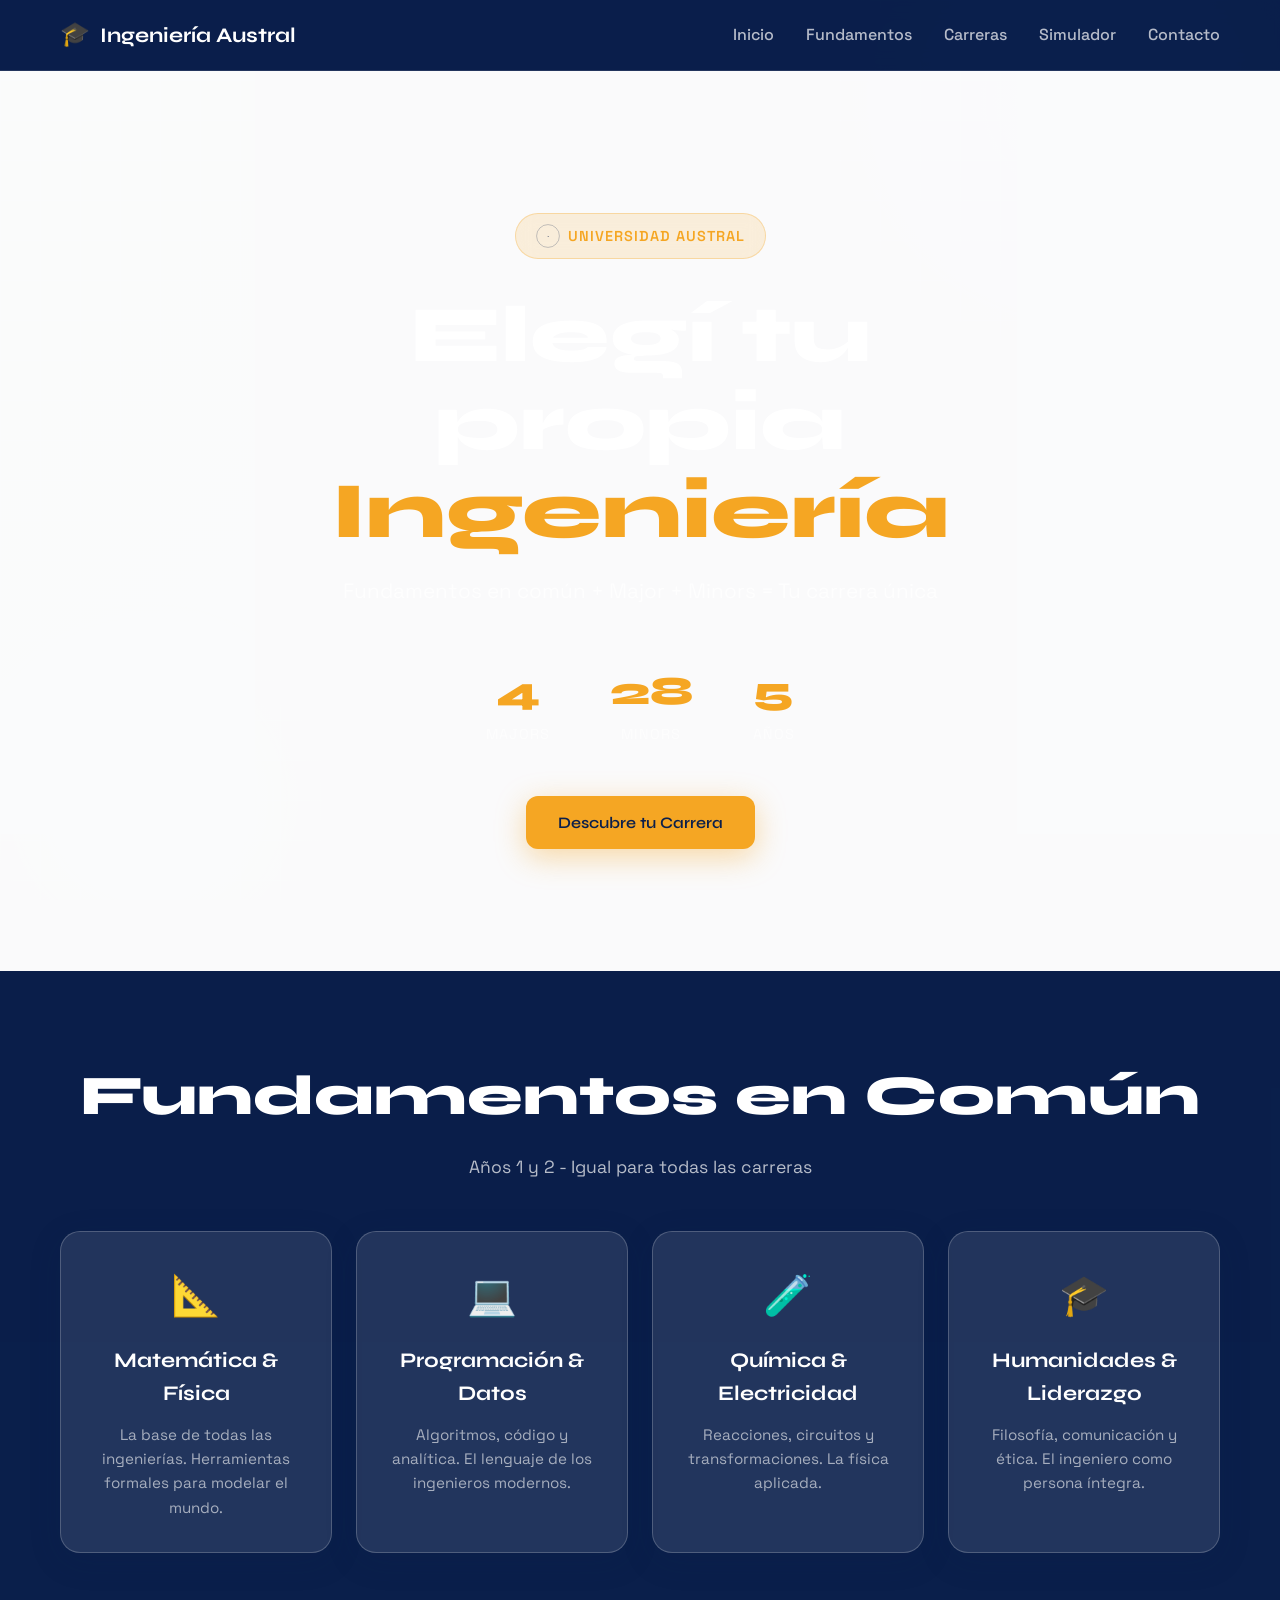
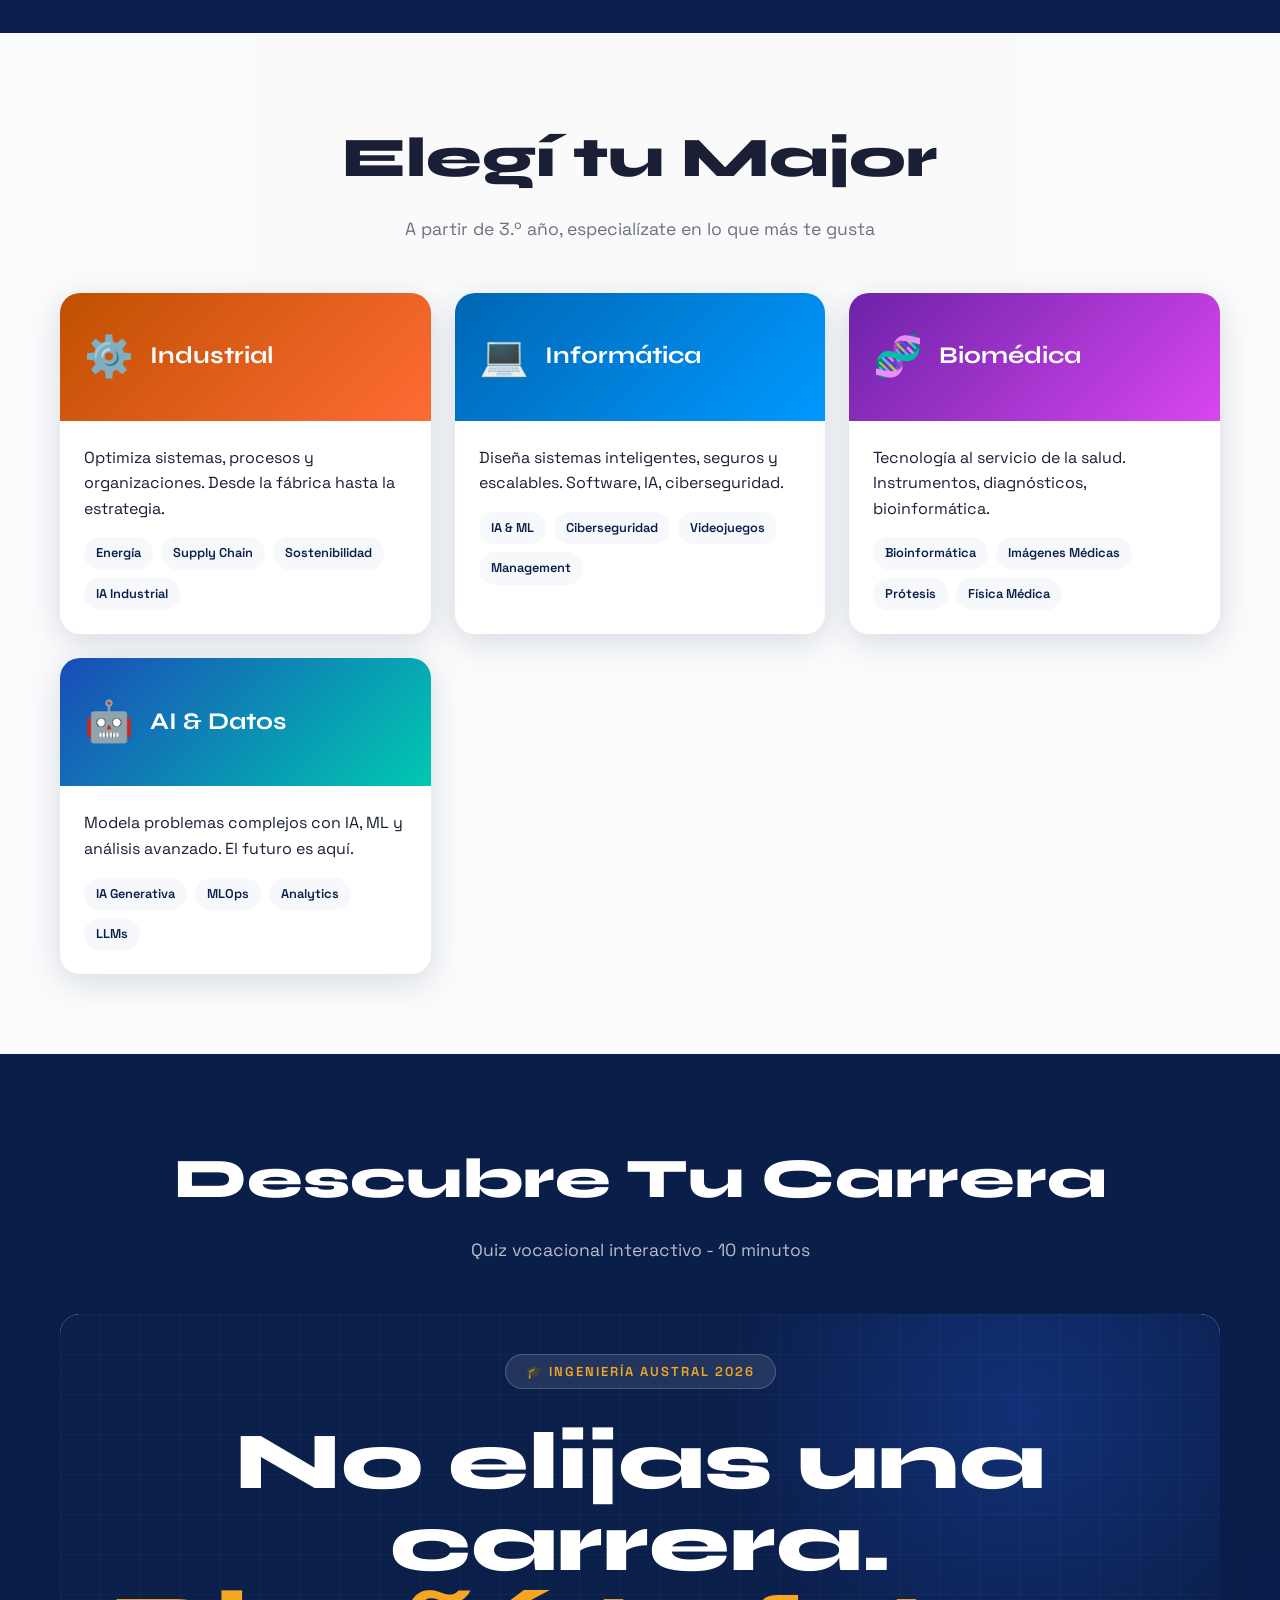
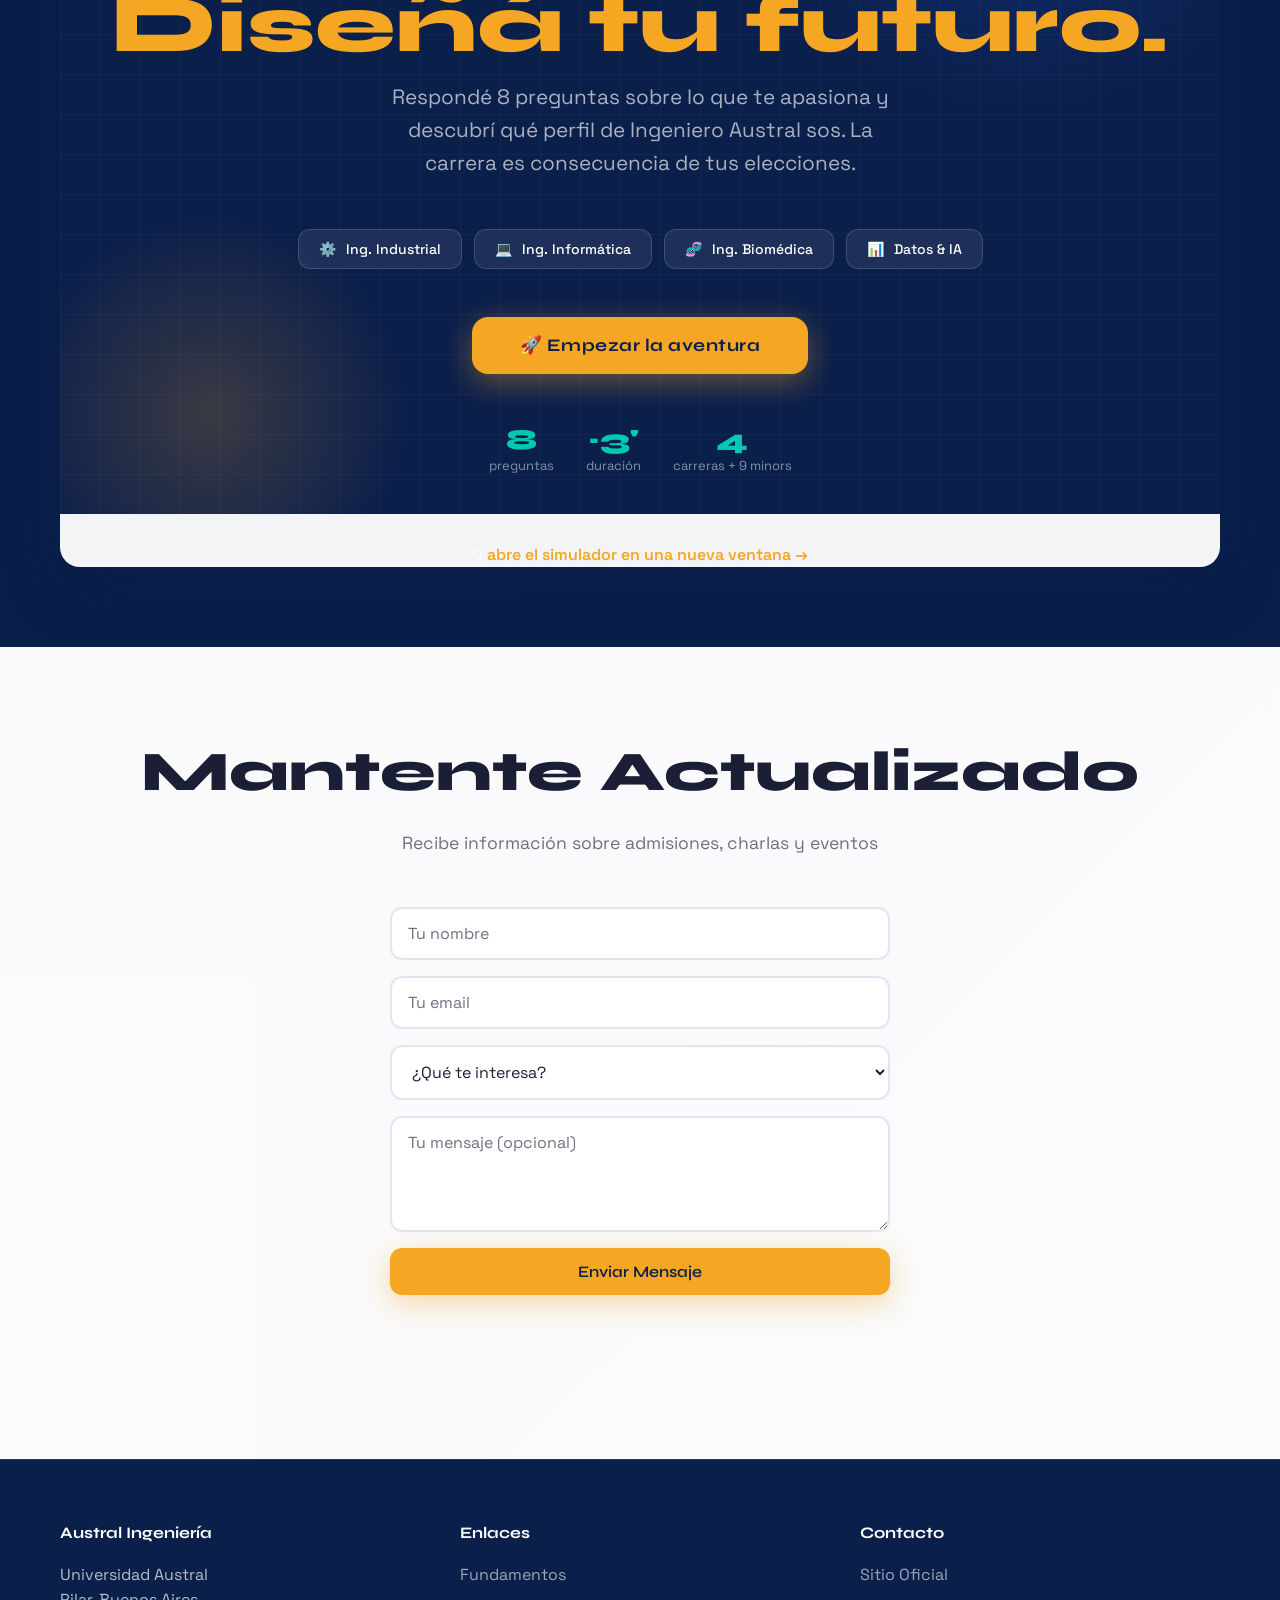
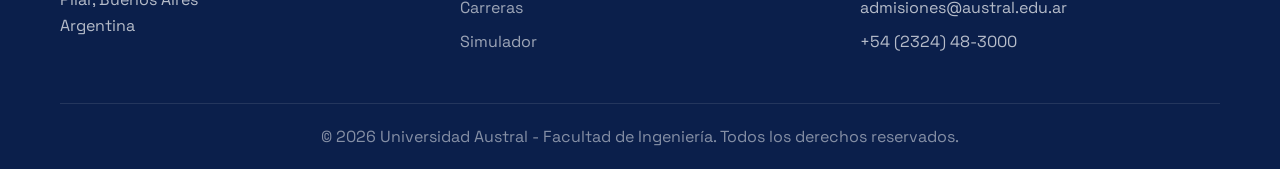
==== index.html @ e2b124c4 "Add files via upload" ====
<!DOCTYPE html>
<html lang="es">
<head>
  <meta charset="UTF-8">
  <meta name="viewport" content="width=device-width, initial-scale=1.0">
  <title>Ingeniería Austral 2026 - Fundamentos en Común</title>
  <link href="https://fonts.googleapis.com/css2?family=Space+Grotesk:wght@300;400;500;600;700&family=Syne:wght@400;500;600;700;800&display=swap" rel="stylesheet">
  <link rel="stylesheet" href="styles.css">
</head>
<body>

<!-- BACKGROUND EFFECTS -->
<div class="bg-canvas"></div>
<div class="grid-overlay"></div>

<!-- NAVIGATION -->
<nav class="navbar">
  <div class="nav-container">
    <div class="nav-logo">
      <span class="logo-icon">🎓</span>
      <span class="logo-text">Ingeniería Austral</span>
    </div>
    <ul class="nav-menu">
      <li><a href="#hero">Inicio</a></li>
      <li><a href="#fundamentos">Fundamentos</a></li>
      <li><a href="#carreras">Carreras</a></li>
      <li><a href="#simulador">Simulador</a></li>
      <li><a href="#contacto">Contacto</a></li>
    </ul>
  </div>
</nav>

<!-- HERO SECTION -->
<section id="hero" class="hero">
  <div class="hero-content">
    <div class="austral-badge">
      <img src="data:image/svg+xml,%3Csvg xmlns='http://www.w3.org/2000/svg' viewBox='0 0 200 200'%3E%3Ccircle cx='100' cy='100' r='95' fill='none' stroke='%230B1F4B' stroke-width='2'/%3E%3Ctext x='100' y='105' text-anchor='middle' font-family='serif' font-size='24' font-weight='bold' fill='%230B1F4B'%3EA%3C/text%3E%3C/svg%3E" alt="Austral" class="badge-img">
      Universidad Austral
    </div>
    
    <h1 class="hero-title">
      Elegí tu propia<br>
      <span class="accent">Ingeniería</span>
    </h1>
    
    <p class="hero-subtitle">
      Fundamentos en común + Major + Minors = Tu carrera única
    </p>
    
    <div class="hero-stats">
      <div class="stat">
        <span class="stat-num">4</span>
        <span class="stat-label">Majors</span>
      </div>
      <div class="stat">
        <span class="stat-num">28</span>
        <span class="stat-label">Minors</span>
      </div>
      <div class="stat">
        <span class="stat-num">5</span>
        <span class="stat-label">Años</span>
      </div>
    </div>
    
    <a href="#simulador" class="btn btn-primary">Descubre tu Carrera</a>
  </div>
</section>

<!-- FUNDAMENTOS SECTION -->
<section id="fundamentos" class="fundamentos">
  <div class="container">
    <h2 class="section-title">Fundamentos en Común</h2>
    <p class="section-subtitle">Años 1 y 2 - Igual para todas las carreras</p>
    
    <div class="fundamentos-grid">
      <div class="fund-card">
        <span class="fund-icon">📐</span>
        <h3>Matemática & Física</h3>
        <p>La base de todas las ingenierías. Herramientas formales para modelar el mundo.</p>
      </div>
      <div class="fund-card">
        <span class="fund-icon">💻</span>
        <h3>Programación & Datos</h3>
        <p>Algoritmos, código y analítica. El lenguaje de los ingenieros modernos.</p>
      </div>
      <div class="fund-card">
        <span class="fund-icon">🧪</span>
        <h3>Química & Electricidad</h3>
        <p>Reacciones, circuitos y transformaciones. La física aplicada.</p>
      </div>
      <div class="fund-card">
        <span class="fund-icon">🎓</span>
        <h3>Humanidades & Liderazgo</h3>
        <p>Filosofía, comunicación y ética. El ingeniero como persona íntegra.</p>
      </div>
    </div>
  </div>
</section>

<!-- CARRERAS SECTION -->
<section id="carreras" class="carreras">
  <div class="container">
    <h2 class="section-title">Elegí tu Major</h2>
    <p class="section-subtitle">A partir de 3.º año, especialízate en lo que más te gusta</p>
    
    <div class="carreras-grid">
      <!-- INDUSTRIAL -->
      <div class="carrera-card">
        <div class="carrera-header" style="background: linear-gradient(135deg, #c05000 0%, #ff6b35 100%)">
          <span class="carrera-icon">⚙️</span>
          <h3>Industrial</h3>
        </div>
        <div class="carrera-body">
          <p>Optimiza sistemas, procesos y organizaciones. Desde la fábrica hasta la estrategia.</p>
          <div class="carrera-minors">
            <span class="minor-tag">Energía</span>
            <span class="minor-tag">Supply Chain</span>
            <span class="minor-tag">Sostenibilidad</span>
            <span class="minor-tag">IA Industrial</span>
          </div>
        </div>
      </div>
      
      <!-- INFORMÁTICA -->
      <div class="carrera-card">
        <div class="carrera-header" style="background: linear-gradient(135deg, #0066b3 0%, #0099ff 100%)">
          <span class="carrera-icon">💻</span>
          <h3>Informática</h3>
        </div>
        <div class="carrera-body">
          <p>Diseña sistemas inteligentes, seguros y escalables. Software, IA, ciberseguridad.</p>
          <div class="carrera-minors">
            <span class="minor-tag">IA & ML</span>
            <span class="minor-tag">Ciberseguridad</span>
            <span class="minor-tag">Videojuegos</span>
            <span class="minor-tag">Management</span>
          </div>
        </div>
      </div>
      
      <!-- BIOMÉDICA -->
      <div class="carrera-card">
        <div class="carrera-header" style="background: linear-gradient(135deg, #6b22a8 0%, #d946ef 100%)">
          <span class="carrera-icon">🧬</span>
          <h3>Biomédica</h3>
        </div>
        <div class="carrera-body">
          <p>Tecnología al servicio de la salud. Instrumentos, diagnósticos, bioinformática.</p>
          <div class="carrera-minors">
            <span class="minor-tag">Bioinformática</span>
            <span class="minor-tag">Imágenes Médicas</span>
            <span class="minor-tag">Prótesis</span>
            <span class="minor-tag">Física Médica</span>
          </div>
        </div>
      </div>
      
      <!-- AI & DATOS -->
      <div class="carrera-card">
        <div class="carrera-header" style="background: linear-gradient(135deg, #1a4bb8 0%, #00c9b1 100%)">
          <span class="carrera-icon">🤖</span>
          <h3>AI & Datos</h3>
        </div>
        <div class="carrera-body">
          <p>Modela problemas complejos con IA, ML y análisis avanzado. El futuro es aquí.</p>
          <div class="carrera-minors">
            <span class="minor-tag">IA Generativa</span>
            <span class="minor-tag">MLOps</span>
            <span class="minor-tag">Analytics</span>
            <span class="minor-tag">LLMs</span>
          </div>
        </div>
      </div>
    </div>
  </div>
</section>

<!-- SIMULADOR SECTION -->
<section id="simulador" class="simulador">
  <div class="container">
    <h2 class="section-title">Descubre Tu Carrera</h2>
    <p class="section-subtitle">Quiz vocacional interactivo - 10 minutos</p>
    
    <div class="simulador-content">
      <iframe 
        src="simulador.html" 
        class="simulador-iframe"
        title="Quiz Vocacional Ingeniería Austral"
        allow="fullscreen">
      </iframe>
      <p class="simulador-nota">O <a href="simulador.html" target="_blank">abre el simulador en una nueva ventana →</a></p>
    </div>
  </div>
</section>

<!-- REGISTRO SECTION -->
<section id="contacto" class="registro">
  <div class="container">
    <h2 class="section-title">Mantente Actualizado</h2>
    <p class="section-subtitle">Recibe información sobre admisiones, charlas y eventos</p>
    
    <form id="registro-form" class="registro-form">
      <div class="form-group">
        <input 
          type="text" 
          id="nombre" 
          placeholder="Tu nombre" 
          required
          class="form-input"
        >
      </div>
      
      <div class="form-group">
        <input 
          type="email" 
          id="email" 
          placeholder="Tu email" 
          required
          class="form-input"
        >
      </div>
      
      <div class="form-group">
        <select id="interes" class="form-input" required>
          <option value="">¿Qué te interesa?</option>
          <option value="industrial">Industrial</option>
          <option value="informatica">Informática</option>
          <option value="biomedica">Biomédica</option>
          <option value="ai-datos">AI & Datos</option>
          <option value="consulta">Solo consultas</option>
        </select>
      </div>
      
      <div class="form-group">
        <textarea 
          id="mensaje" 
          placeholder="Tu mensaje (opcional)" 
          rows="4"
          class="form-input"
        ></textarea>
      </div>
      
      <button type="submit" class="btn btn-primary btn-full">
        Enviar Mensaje
      </button>
      
      <p id="form-status" class="form-status"></p>
    </form>
  </div>
</section>

<!-- FOOTER -->
<footer class="footer">
  <div class="container">
    <div class="footer-content">
      <div class="footer-section">
        <h4>Austral Ingeniería</h4>
        <p>Universidad Austral<br>Pilar, Buenos Aires<br>Argentina</p>
      </div>
      
      <div class="footer-section">
        <h4>Enlaces</h4>
        <ul>
          <li><a href="#fundamentos">Fundamentos</a></li>
          <li><a href="#carreras">Carreras</a></li>
          <li><a href="#simulador">Simulador</a></li>
        </ul>
      </div>
      
      <div class="footer-section">
        <h4>Contacto</h4>
        <ul>
          <li><a href="https://www.austral.edu.ar" target="_blank">Sitio Oficial</a></li>
          <li>admisiones@austral.edu.ar</li>
          <li>+54 (2324) 48-3000</li>
        </ul>
      </div>
    </div>
    
    <div class="footer-bottom">
      <p>&copy; 2026 Universidad Austral - Facultad de Ingeniería. Todos los derechos reservados.</p>
    </div>
  </div>
</footer>

<!-- FIREBASE -->
<script type="module" src="app.js"></script>

</body>
</html>
---- styles.css ----
:root {
  --navy: #0B1F4B;
  --blue: #1A4BB8;
  --teal: #00C9B1;
  --orange: #F5A623;
  --red: #E8402A;
  --green: #2ECC71;
  --light: #F7F8FC;
  --mid: #E2E6F0;
  --text: #1A1F36;
  --muted: #6B7280;
  --white: #FFFFFF;
  --shadow: 0 8px 32px rgba(11, 31, 75, 0.15);
  --shadow-lg: 0 20px 60px rgba(11, 31, 75, 0.25);
}

* {
  margin: 0;
  padding: 0;
  box-sizing: border-box;
}

html {
  scroll-behavior: smooth;
}

body {
  font-family: 'Space Grotesk', sans-serif;
  background: linear-gradient(135deg, #0B1F4B 0%, #1a2d5a 100%);
  color: var(--text);
  line-height: 1.6;
  overflow-x: hidden;
}

/* BACKGROUND EFFECTS */
.bg-canvas {
  position: fixed;
  inset: 0;
  z-index: 0;
  overflow: hidden;
  pointer-events: none;
}

.bg-canvas::before {
  content: '';
  position: absolute;
  width: 600px;
  height: 600px;
  background: radial-gradient(circle, rgba(26, 75, 184, 0.3) 0%, transparent 70%);
  top: -200px;
  right: -100px;
  animation: floatBg 12s ease-in-out infinite alternate;
}

.bg-canvas::after {
  content: '';
  position: absolute;
  width: 400px;
  height: 400px;
  background: radial-gradient(circle, rgba(0, 201, 177, 0.2) 0%, transparent 70%);
  bottom: -100px;
  left: -50px;
  animation: floatBg 15s ease-in-out infinite alternate-reverse;
}

@keyframes floatBg {
  from { transform: translate(0, 0) scale(1); }
  to { transform: translate(40px, 30px) scale(1.1); }
}

.grid-overlay {
  position: fixed;
  inset: 0;
  z-index: 0;
  background-image: 
    linear-gradient(rgba(255, 255, 255, 0.02) 1px, transparent 1px),
    linear-gradient(90deg, rgba(255, 255, 255, 0.02) 1px, transparent 1px);
  background-size: 40px 40px;
  pointer-events: none;
}

/* NAVBAR */
.navbar {
  position: sticky;
  top: 0;
  z-index: 100;
  background: rgba(11, 31, 75, 0.95);
  backdrop-filter: blur(10px);
  border-bottom: 1px solid rgba(255, 255, 255, 0.1);
  padding: 1rem 0;
}

.nav-container {
  max-width: 1200px;
  margin: 0 auto;
  padding: 0 20px;
  display: flex;
  justify-content: space-between;
  align-items: center;
}

.nav-logo {
  font-family: 'Syne', sans-serif;
  font-size: 1.3rem;
  font-weight: 700;
  color: var(--white);
  display: flex;
  align-items: center;
  gap: 10px;
}

.logo-icon {
  font-size: 1.5rem;
}

.nav-menu {
  display: flex;
  gap: 2rem;
  list-style: none;
}

.nav-menu a {
  color: rgba(255, 255, 255, 0.7);
  text-decoration: none;
  font-weight: 500;
  transition: color 0.3s;
}

.nav-menu a:hover {
  color: var(--orange);
}

@media (max-width: 768px) {
  .nav-menu {
    gap: 1rem;
    font-size: 0.9rem;
  }
}

/* CONTAINER */
.container {
  max-width: 1200px;
  margin: 0 auto;
  padding: 0 20px;
  position: relative;
  z-index: 1;
}

/* BUTTONS */
.btn {
  display: inline-block;
  padding: 14px 32px;
  border-radius: 12px;
  font-weight: 600;
  text-decoration: none;
  cursor: pointer;
  border: none;
  font-family: 'Syne', sans-serif;
  transition: all 0.3s;
  font-size: 1rem;
}

.btn-primary {
  background: var(--orange);
  color: var(--navy);
  box-shadow: 0 8px 30px rgba(245, 166, 35, 0.4);
}

.btn-primary:hover {
  transform: translateY(-3px);
  box-shadow: 0 12px 40px rgba(245, 166, 35, 0.6);
}

.btn-full {
  width: 100%;
}

/* HERO SECTION */
.hero {
  position: relative;
  z-index: 1;
  min-height: 100vh;
  display: flex;
  align-items: center;
  justify-content: center;
  padding: 80px 20px 60px;
  text-align: center;
}

.hero-content {
  max-width: 800px;
}

.austral-badge {
  display: inline-flex;
  align-items: center;
  gap: 8px;
  background: rgba(245, 166, 35, 0.15);
  border: 1px solid rgba(245, 166, 35, 0.3);
  border-radius: 100px;
  padding: 10px 20px;
  color: var(--orange);
  font-size: 0.9rem;
  font-weight: 600;
  letter-spacing: 1px;
  text-transform: uppercase;
  margin-bottom: 32px;
  backdrop-filter: blur(10px);
}

.badge-img {
  width: 24px;
  height: 24px;
}

.hero-title {
  font-family: 'Syne', sans-serif;
  font-size: clamp(2.5rem, 7vw, 5rem);
  font-weight: 800;
  color: var(--white);
  line-height: 1.1;
  margin-bottom: 20px;
}

.hero-title .accent {
  color: var(--orange);
}

.hero-subtitle {
  font-size: clamp(1rem, 2.5vw, 1.3rem);
  color: rgba(255, 255, 255, 0.7);
  max-width: 600px;
  margin: 0 auto 40px;
}

.hero-stats {
  display: flex;
  justify-content: center;
  gap: 60px;
  margin: 50px 0;
  flex-wrap: wrap;
}

.stat {
  text-align: center;
}

.stat-num {
  display: block;
  font-family: 'Syne', sans-serif;
  font-size: 2.5rem;
  font-weight: 800;
  color: var(--orange);
}

.stat-label {
  display: block;
  color: rgba(255, 255, 255, 0.6);
  font-size: 0.9rem;
  text-transform: uppercase;
  letter-spacing: 1px;
}

/* SECTIONS */
section {
  position: relative;
  z-index: 1;
  padding: 80px 0;
  background: rgba(255, 255, 255, 0.98);
}

section:nth-child(odd) {
  background: rgba(11, 31, 75, 0.98);
  color: var(--white);
}

.section-title {
  font-family: 'Syne', sans-serif;
  font-size: clamp(2rem, 5vw, 3.5rem);
  font-weight: 800;
  margin-bottom: 12px;
  text-align: center;
}

section:nth-child(odd) .section-title {
  color: var(--white);
}

.section-subtitle {
  text-align: center;
  color: var(--muted);
  font-size: 1.1rem;
  margin-bottom: 50px;
}

section:nth-child(odd) .section-subtitle {
  color: rgba(255, 255, 255, 0.7);
}

/* FUNDAMENTOS */
.fundamentos-grid {
  display: grid;
  grid-template-columns: repeat(auto-fit, minmax(250px, 1fr));
  gap: 24px;
}

.fund-card {
  background: rgba(255, 255, 255, 0.95);
  border-radius: 20px;
  padding: 32px 24px;
  text-align: center;
  box-shadow: var(--shadow);
  transition: all 0.3s;
}

section:nth-child(odd) .fund-card {
  background: rgba(255, 255, 255, 0.1);
  border: 1px solid rgba(255, 255, 255, 0.2);
  color: var(--white);
}

.fund-card:hover {
  transform: translateY(-8px);
  box-shadow: var(--shadow-lg);
}

.fund-icon {
  font-size: 2.5rem;
  display: block;
  margin-bottom: 16px;
}

.fund-card h3 {
  font-family: 'Syne', sans-serif;
  font-size: 1.3rem;
  margin-bottom: 12px;
}

.fund-card p {
  color: var(--muted);
  font-size: 0.95rem;
  line-height: 1.6;
}

section:nth-child(odd) .fund-card p {
  color: rgba(255, 255, 255, 0.6);
}

/* CARRERAS */
.carreras-grid {
  display: grid;
  grid-template-columns: repeat(auto-fit, minmax(280px, 1fr));
  gap: 24px;
}

.carrera-card {
  background: var(--white);
  border-radius: 20px;
  overflow: hidden;
  box-shadow: var(--shadow);
  transition: all 0.3s;
}

.carrera-card:hover {
  transform: translateY(-8px);
  box-shadow: var(--shadow-lg);
}

.carrera-header {
  padding: 32px 24px;
  display: flex;
  align-items: center;
  gap: 16px;
  color: var(--white);
}

.carrera-icon {
  font-size: 2.5rem;
}

.carrera-header h3 {
  font-family: 'Syne', sans-serif;
  font-size: 1.5rem;
  font-weight: 700;
}

.carrera-body {
  padding: 24px;
}

.carrera-body p {
  color: var(--text);
  margin-bottom: 16px;
  line-height: 1.6;
}

.carrera-minors {
  display: flex;
  flex-wrap: wrap;
  gap: 8px;
}

.minor-tag {
  background: var(--light);
  color: var(--navy);
  padding: 6px 12px;
  border-radius: 20px;
  font-size: 0.8rem;
  font-weight: 600;
}

/* SIMULADOR */
.simulador {
  background: rgba(11, 31, 75, 0.98) !important;
  color: var(--white) !important;
}

.simulador-content {
  background: rgba(255, 255, 255, 0.95);
  border-radius: 20px;
  overflow: hidden;
  box-shadow: var(--shadow-lg);
  margin-top: 40px;
}

.simulador-iframe {
  width: 100%;
  height: 800px;
  border: none;
}

.simulador-nota {
  text-align: center;
  margin-top: 20px;
  color: rgba(255, 255, 255, 0.7);
}

.simulador-nota a {
  color: var(--orange);
  text-decoration: none;
  font-weight: 600;
}

/* REGISTRO */
.registro {
  background: rgba(255, 255, 255, 0.98) !important;
}

.registro-form {
  max-width: 500px;
  margin: 40px auto;
  display: grid;
  gap: 16px;
}

.form-group {
  display: flex;
}

.form-input {
  width: 100%;
  padding: 14px 16px;
  border: 2px solid var(--mid);
  border-radius: 12px;
  font-family: 'Space Grotesk', sans-serif;
  font-size: 1rem;
  transition: border 0.3s;
  background: var(--white);
  color: var(--text);
}

.form-input:focus {
  outline: none;
  border-color: var(--orange);
  box-shadow: 0 0 0 3px rgba(245, 166, 35, 0.1);
}

.form-input::placeholder {
  color: var(--muted);
}

.form-status {
  text-align: center;
  font-weight: 600;
  min-height: 20px;
  margin-top: 8px;
}

.form-status.success {
  color: var(--green);
}

.form-status.error {
  color: var(--red);
}

/* FOOTER */
.footer {
  background: var(--navy);
  color: rgba(255, 255, 255, 0.7);
  padding: 60px 0 20px;
  position: relative;
  z-index: 1;
  border-top: 1px solid rgba(255, 255, 255, 0.1);
}

.footer-content {
  display: grid;
  grid-template-columns: repeat(auto-fit, minmax(200px, 1fr));
  gap: 40px;
  margin-bottom: 40px;
}

.footer-section h4 {
  color: var(--white);
  margin-bottom: 16px;
  font-family: 'Syne', sans-serif;
}

.footer-section ul {
  list-style: none;
}

.footer-section ul li {
  margin-bottom: 8px;
}

.footer-section a {
  color: rgba(255, 255, 255, 0.6);
  text-decoration: none;
  transition: color 0.3s;
}

.footer-section a:hover {
  color: var(--orange);
}

.footer-bottom {
  text-align: center;
  padding-top: 20px;
  border-top: 1px solid rgba(255, 255, 255, 0.1);
  color: rgba(255, 255, 255, 0.5);
}

/* RESPONSIVE */
@media (max-width: 768px) {
  .hero {
    padding: 60px 20px 40px;
  }

  .hero-stats {
    gap: 30px;
  }

  .stat-num {
    font-size: 2rem;
  }

  .simulador-iframe {
    height: 600px;
  }

  section {
    padding: 60px 0;
  }
}

@media (max-width: 480px) {
  .hero-title {
    font-size: 2rem;
  }

  .section-title {
    font-size: 1.8rem;
  }

  .nav-logo {
    font-size: 1rem;
  }

  .nav-menu {
    gap: 0.8rem;
    font-size: 0.85rem;
  }

  .simulador-iframe {
    height: 500px;
  }
}

/* ANIMATIONS */
@keyframes slideIn {
  from {
    opacity: 0;
    transform: translateY(20px);
  }
  to {
    opacity: 1;
    transform: translateY(0);
  }
}

.fund-card,
.carrera-card,
.form-input {
  animation: slideIn 0.6s ease forwards;
}
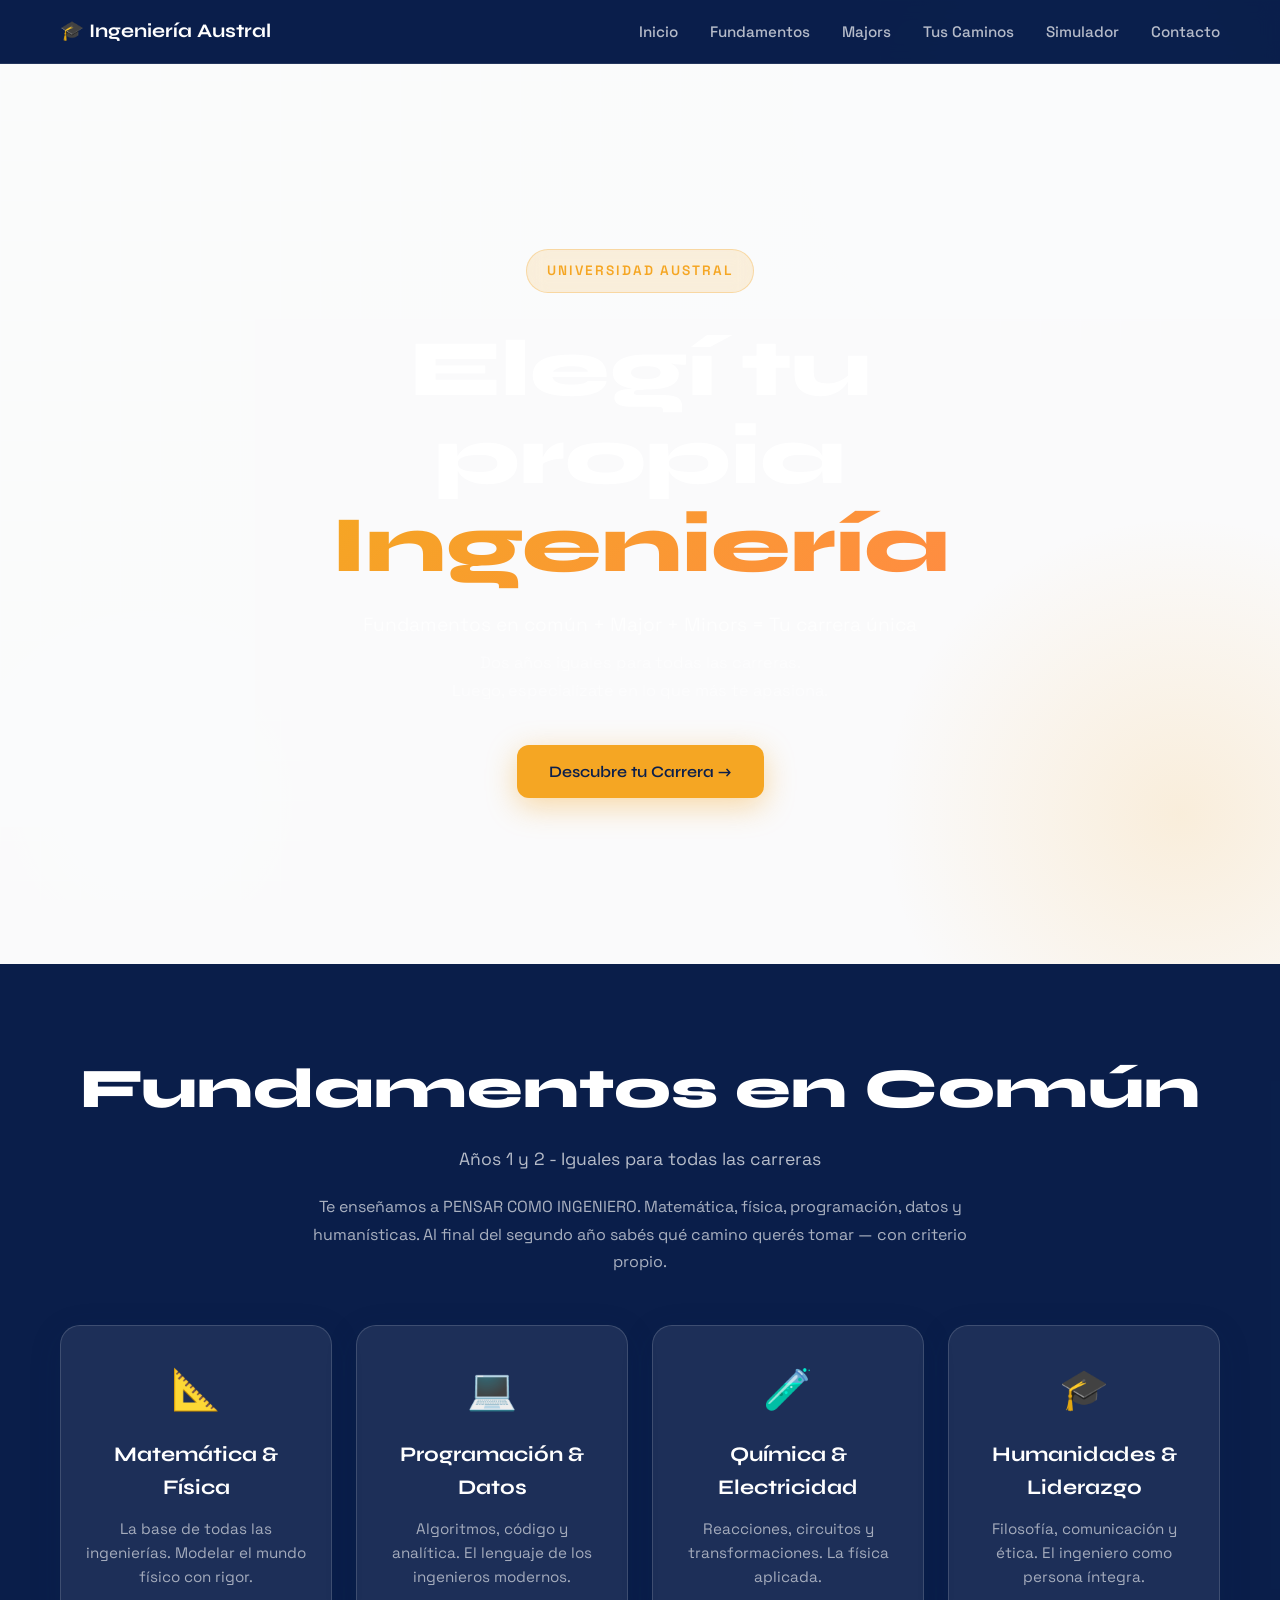
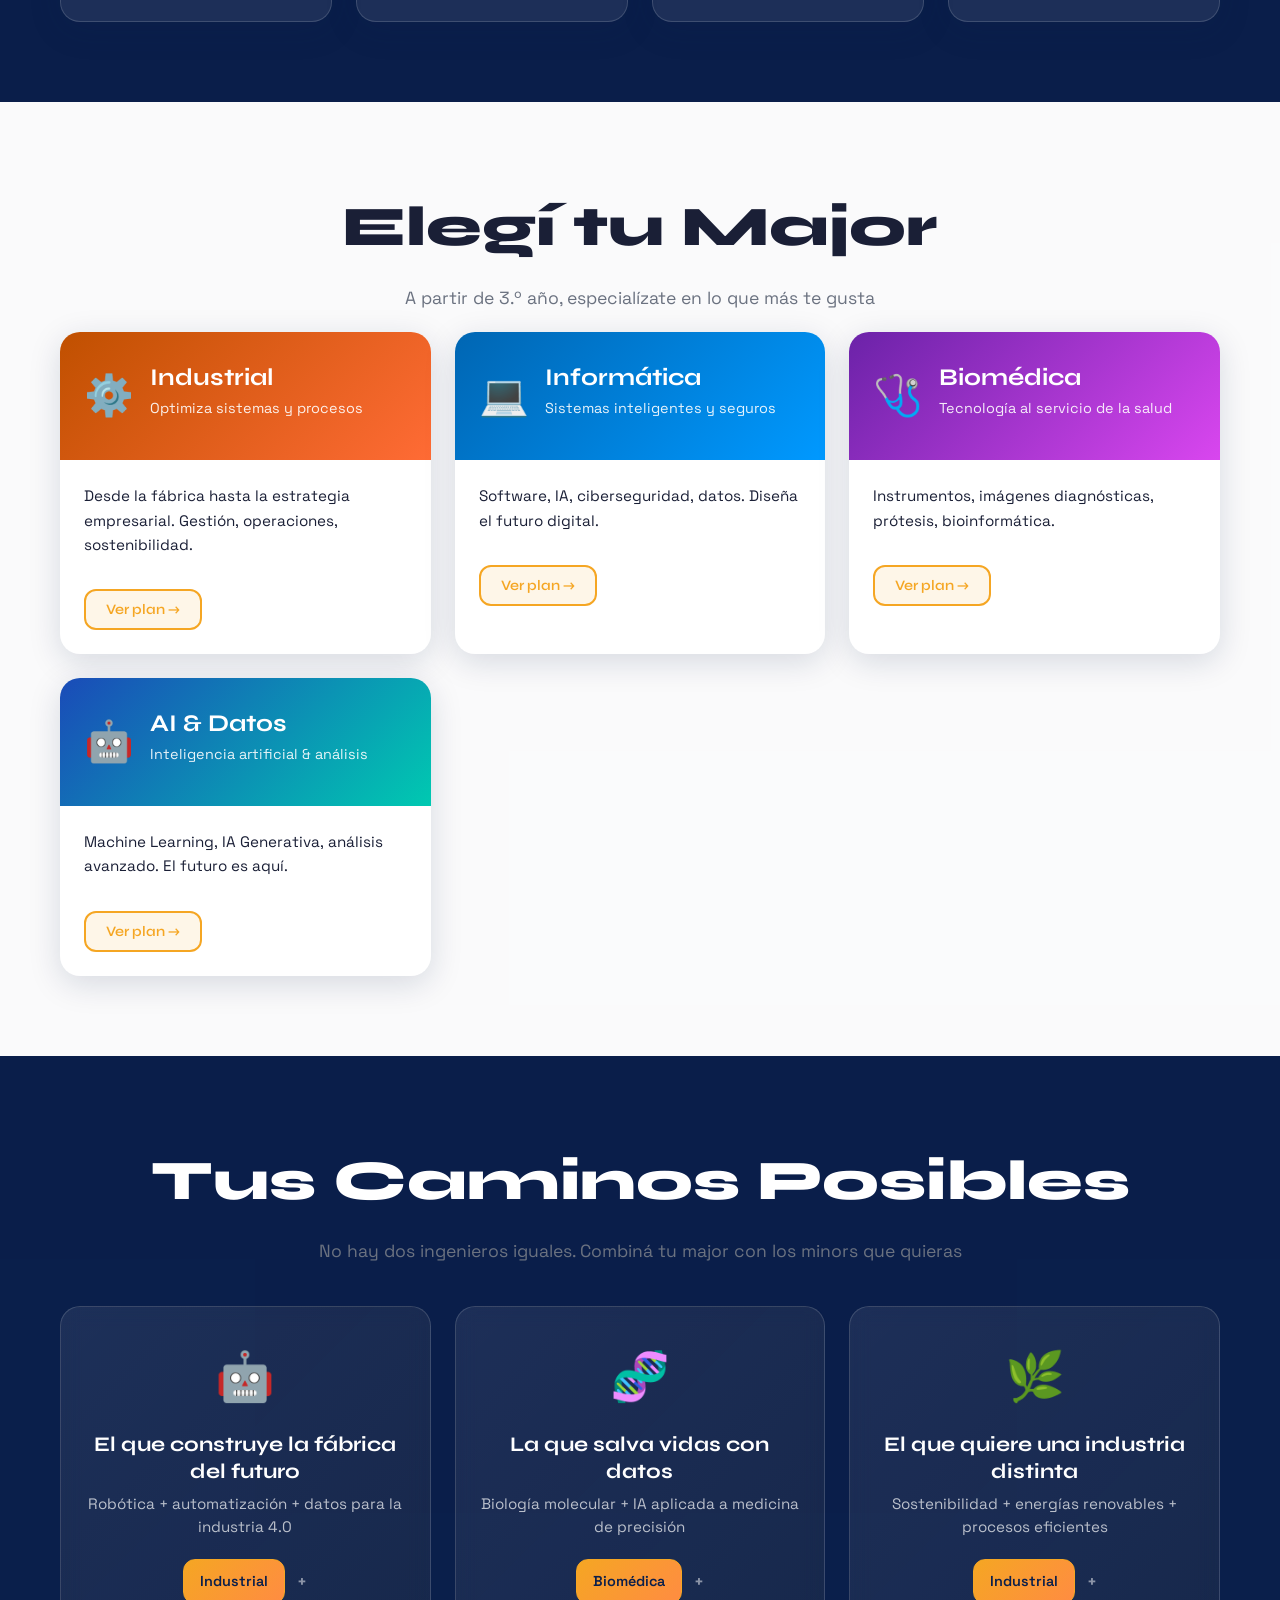
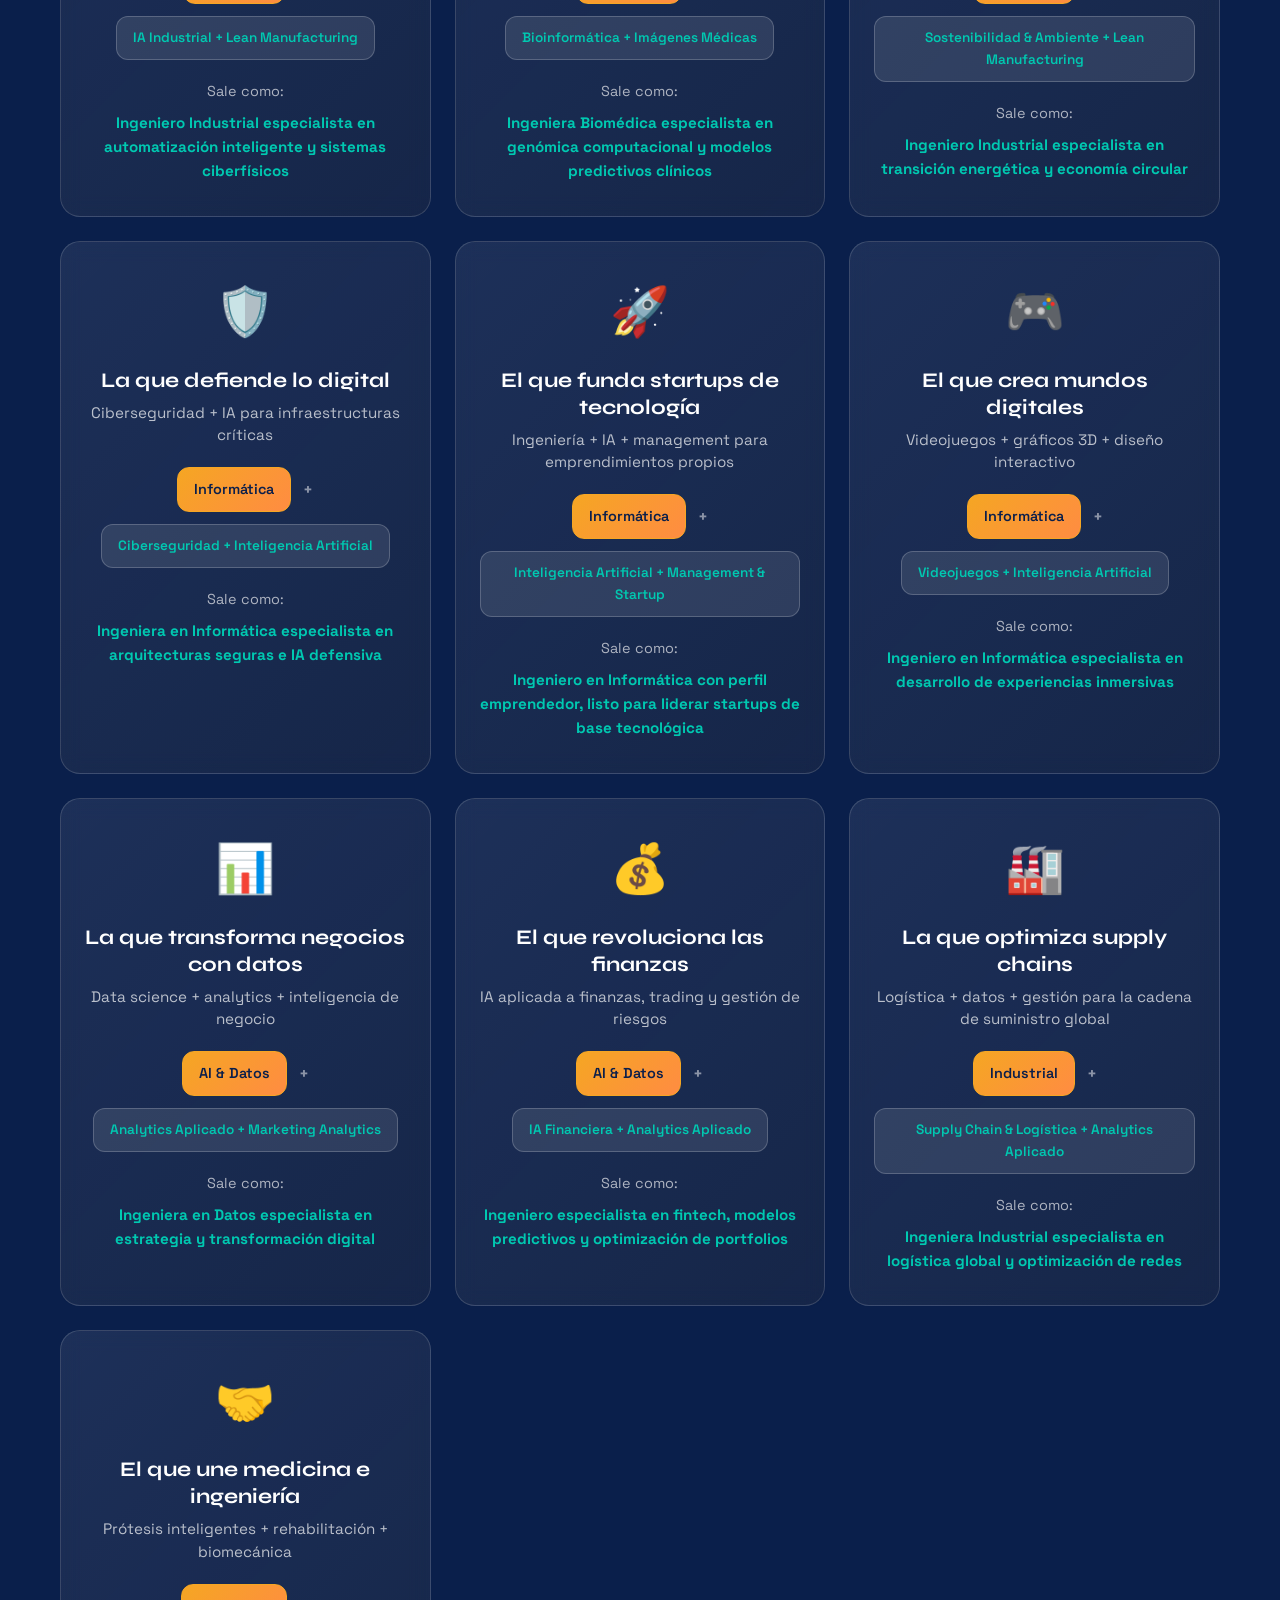
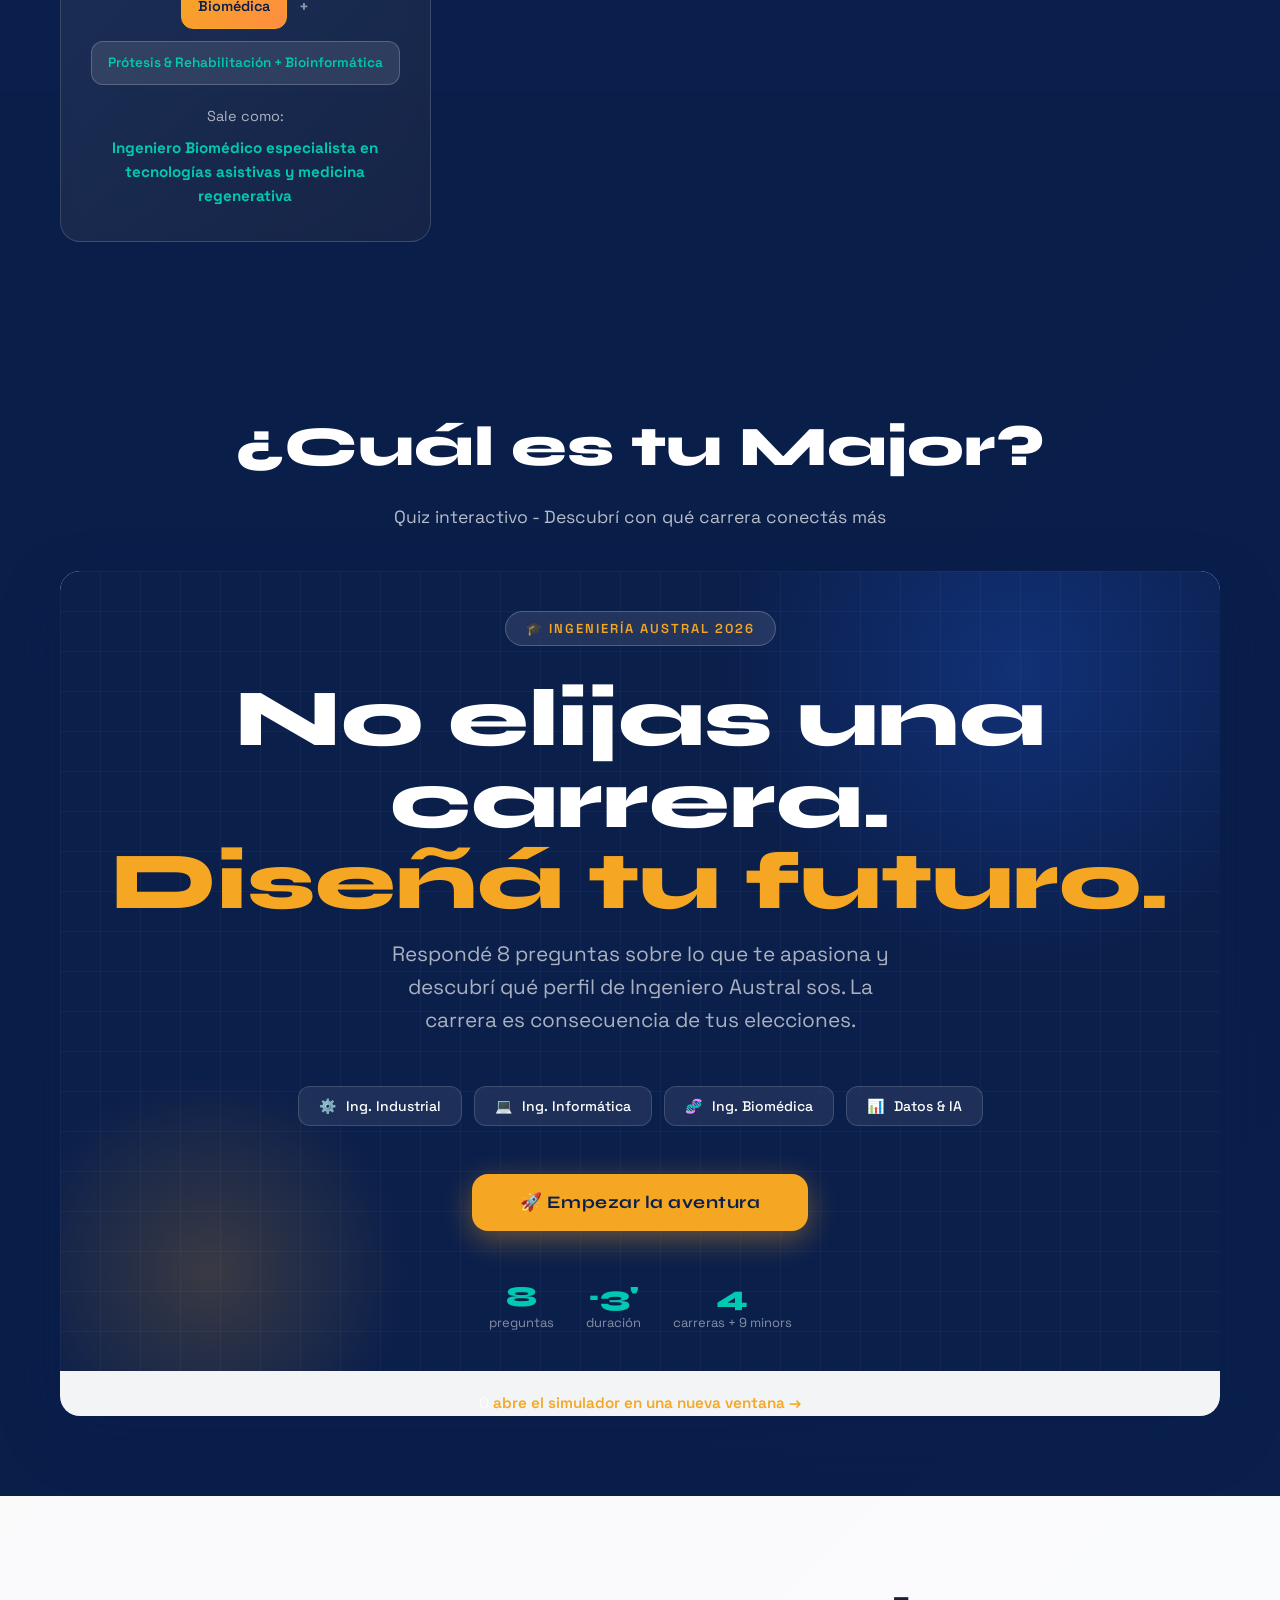
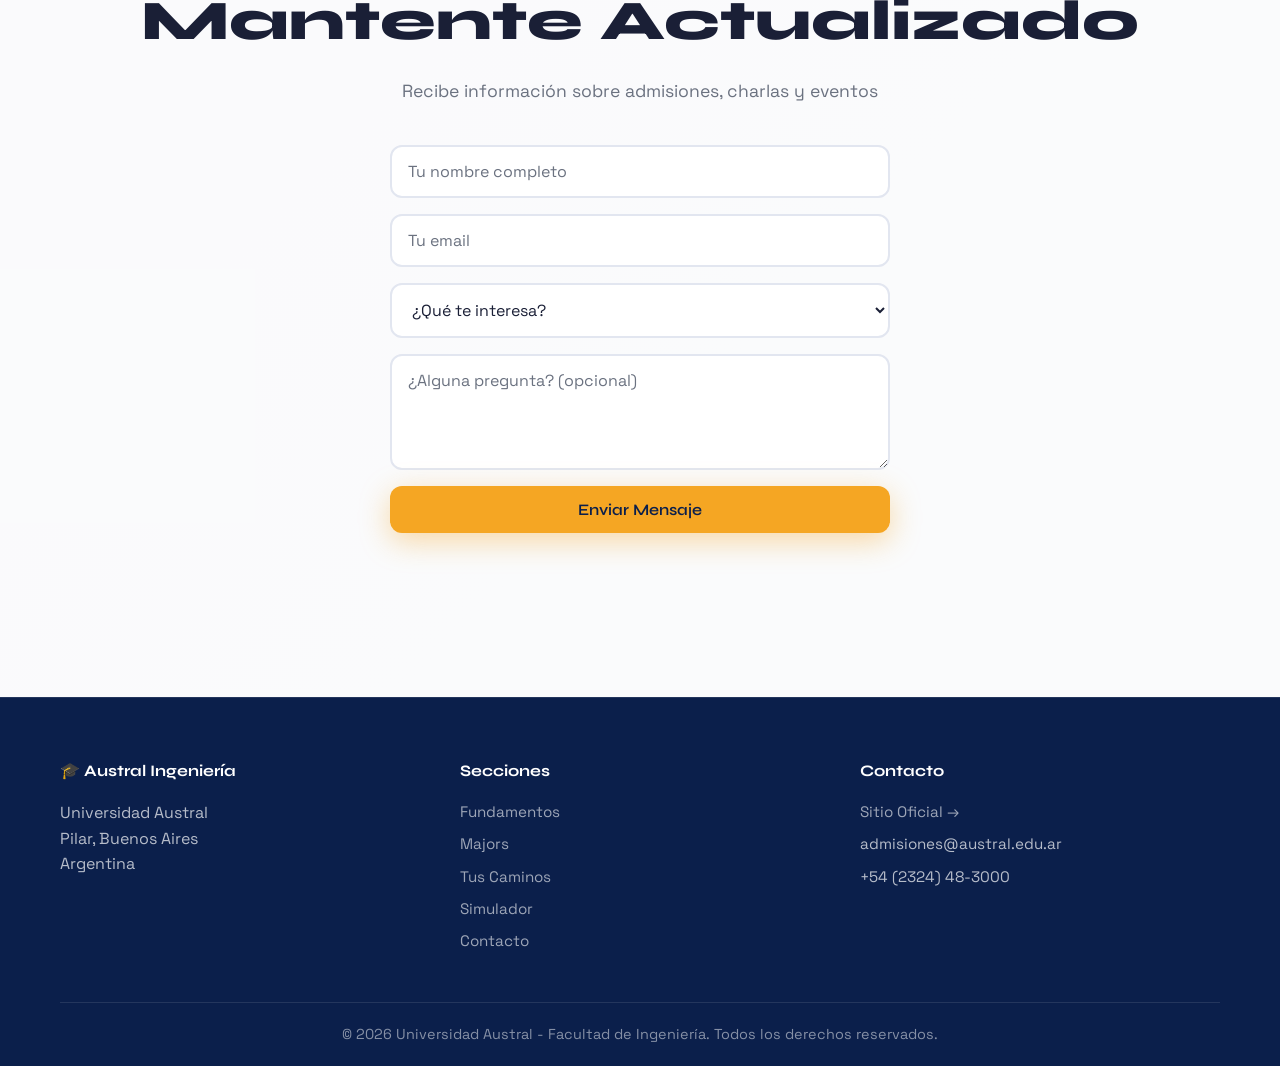
==== commit 878ff9f7: "Add files via upload" ====
--- a/index.html
+++ b/index.html
@@ -17,13 +17,13 @@
 <nav class="navbar">
   <div class="nav-container">
     <div class="nav-logo">
-      <span class="logo-icon">🎓</span>
-      <span class="logo-text">Ingeniería Austral</span>
+      <span class="logo-text">🎓 Ingeniería Austral</span>
     </div>
     <ul class="nav-menu">
       <li><a href="#hero">Inicio</a></li>
       <li><a href="#fundamentos">Fundamentos</a></li>
-      <li><a href="#carreras">Carreras</a></li>
+      <li><a href="#carreras">Majors</a></li>
+      <li><a href="#perfiles">Tus Caminos</a></li>
       <li><a href="#simulador">Simulador</a></li>
       <li><a href="#contacto">Contacto</a></li>
     </ul>
@@ -33,10 +33,7 @@
 <!-- HERO SECTION -->
 <section id="hero" class="hero">
   <div class="hero-content">
-    <div class="austral-badge">
-      <img src="data:image/svg+xml,%3Csvg xmlns='http://www.w3.org/2000/svg' viewBox='0 0 200 200'%3E%3Ccircle cx='100' cy='100' r='95' fill='none' stroke='%230B1F4B' stroke-width='2'/%3E%3Ctext x='100' y='105' text-anchor='middle' font-family='serif' font-size='24' font-weight='bold' fill='%230B1F4B'%3EA%3C/text%3E%3C/svg%3E" alt="Austral" class="badge-img">
-      Universidad Austral
-    </div>
+    <div class="austral-badge">UNIVERSIDAD AUSTRAL</div>
     
     <h1 class="hero-title">
       Elegí tu propia<br>
@@ -44,39 +41,28 @@
     </h1>
     
     <p class="hero-subtitle">
-      Fundamentos en común + Major + Minors = Tu carrera única
+      Fundamentos en común + Major + Minors = Tu carrera única<br>
+      <small>Dos años iguales para todas las carreras.<br>Luego, especialízate en lo que más te apasiona.</small>
     </p>
     
-    <div class="hero-stats">
-      <div class="stat">
-        <span class="stat-num">4</span>
-        <span class="stat-label">Majors</span>
-      </div>
-      <div class="stat">
-        <span class="stat-num">28</span>
-        <span class="stat-label">Minors</span>
-      </div>
-      <div class="stat">
-        <span class="stat-num">5</span>
-        <span class="stat-label">Años</span>
-      </div>
-    </div>
-    
-    <a href="#simulador" class="btn btn-primary">Descubre tu Carrera</a>
-  </div>
+    <a href="#simulador" class="btn btn-primary">Descubre tu Carrera →</a>
+  </div>
+  
+  <div class="hero-accent"></div>
 </section>
 
 <!-- FUNDAMENTOS SECTION -->
 <section id="fundamentos" class="fundamentos">
   <div class="container">
     <h2 class="section-title">Fundamentos en Común</h2>
-    <p class="section-subtitle">Años 1 y 2 - Igual para todas las carreras</p>
+    <p class="section-subtitle">Años 1 y 2 - Iguales para todas las carreras</p>
+    <p class="section-desc">Te enseñamos a PENSAR COMO INGENIERO. Matemática, física, programación, datos y humanísticas. Al final del segundo año sabés qué camino querés tomar — con criterio propio.</p>
     
     <div class="fundamentos-grid">
       <div class="fund-card">
         <span class="fund-icon">📐</span>
         <h3>Matemática & Física</h3>
-        <p>La base de todas las ingenierías. Herramientas formales para modelar el mundo.</p>
+        <p>La base de todas las ingenierías. Modelar el mundo físico con rigor.</p>
       </div>
       <div class="fund-card">
         <span class="fund-icon">💻</span>
@@ -105,72 +91,84 @@
     
     <div class="carreras-grid">
       <!-- INDUSTRIAL -->
-      <div class="carrera-card">
+      <div class="carrera-card" data-carrera="industrial">
         <div class="carrera-header" style="background: linear-gradient(135deg, #c05000 0%, #ff6b35 100%)">
           <span class="carrera-icon">⚙️</span>
-          <h3>Industrial</h3>
-        </div>
-        <div class="carrera-body">
-          <p>Optimiza sistemas, procesos y organizaciones. Desde la fábrica hasta la estrategia.</p>
-          <div class="carrera-minors">
-            <span class="minor-tag">Energía</span>
-            <span class="minor-tag">Supply Chain</span>
-            <span class="minor-tag">Sostenibilidad</span>
-            <span class="minor-tag">IA Industrial</span>
-          </div>
+          <div>
+            <h3>Industrial</h3>
+            <p>Optimiza sistemas y procesos</p>
+          </div>
+        </div>
+        <div class="carrera-body">
+          <p>Desde la fábrica hasta la estrategia empresarial. Gestión, operaciones, sostenibilidad.</p>
+          <button class="btn btn-secondary btn-small" onclick="abrirModal('industrial')">Ver plan →</button>
         </div>
       </div>
       
       <!-- INFORMÁTICA -->
-      <div class="carrera-card">
+      <div class="carrera-card" data-carrera="informatica">
         <div class="carrera-header" style="background: linear-gradient(135deg, #0066b3 0%, #0099ff 100%)">
           <span class="carrera-icon">💻</span>
-          <h3>Informática</h3>
-        </div>
-        <div class="carrera-body">
-          <p>Diseña sistemas inteligentes, seguros y escalables. Software, IA, ciberseguridad.</p>
-          <div class="carrera-minors">
-            <span class="minor-tag">IA & ML</span>
-            <span class="minor-tag">Ciberseguridad</span>
-            <span class="minor-tag">Videojuegos</span>
-            <span class="minor-tag">Management</span>
-          </div>
+          <div>
+            <h3>Informática</h3>
+            <p>Sistemas inteligentes y seguros</p>
+          </div>
+        </div>
+        <div class="carrera-body">
+          <p>Software, IA, ciberseguridad, datos. Diseña el futuro digital.</p>
+          <button class="btn btn-secondary btn-small" onclick="abrirModal('informatica')">Ver plan →</button>
         </div>
       </div>
       
       <!-- BIOMÉDICA -->
-      <div class="carrera-card">
+      <div class="carrera-card" data-carrera="biomedica">
         <div class="carrera-header" style="background: linear-gradient(135deg, #6b22a8 0%, #d946ef 100%)">
-          <span class="carrera-icon">🧬</span>
-          <h3>Biomédica</h3>
-        </div>
-        <div class="carrera-body">
-          <p>Tecnología al servicio de la salud. Instrumentos, diagnósticos, bioinformática.</p>
-          <div class="carrera-minors">
-            <span class="minor-tag">Bioinformática</span>
-            <span class="minor-tag">Imágenes Médicas</span>
-            <span class="minor-tag">Prótesis</span>
-            <span class="minor-tag">Física Médica</span>
-          </div>
+          <span class="carrera-icon">🩺</span>
+          <div>
+            <h3>Biomédica</h3>
+            <p>Tecnología al servicio de la salud</p>
+          </div>
+        </div>
+        <div class="carrera-body">
+          <p>Instrumentos, imágenes diagnósticas, prótesis, bioinformática.</p>
+          <button class="btn btn-secondary btn-small" onclick="abrirModal('biomedica')">Ver plan →</button>
         </div>
       </div>
       
       <!-- AI & DATOS -->
-      <div class="carrera-card">
+      <div class="carrera-card" data-carrera="ai-datos">
         <div class="carrera-header" style="background: linear-gradient(135deg, #1a4bb8 0%, #00c9b1 100%)">
           <span class="carrera-icon">🤖</span>
-          <h3>AI & Datos</h3>
-        </div>
-        <div class="carrera-body">
-          <p>Modela problemas complejos con IA, ML y análisis avanzado. El futuro es aquí.</p>
-          <div class="carrera-minors">
-            <span class="minor-tag">IA Generativa</span>
-            <span class="minor-tag">MLOps</span>
-            <span class="minor-tag">Analytics</span>
-            <span class="minor-tag">LLMs</span>
-          </div>
-        </div>
-      </div>
+          <div>
+            <h3>AI & Datos</h3>
+            <p>Inteligencia artificial & análisis</p>
+          </div>
+        </div>
+        <div class="carrera-body">
+          <p>Machine Learning, IA Generativa, análisis avanzado. El futuro es aquí.</p>
+          <button class="btn btn-secondary btn-small" onclick="abrirModal('ai-datos')">Ver plan →</button>
+        </div>
+      </div>
+    </div>
+  </div>
+</section>
+
+<!-- MODAL DE PLAN DE ESTUDIOS -->
+<div id="modal-plan" class="modal">
+  <div class="modal-content">
+    <button class="modal-close" onclick="cerrarModal()">&times;</button>
+    <div id="modal-body"></div>
+  </div>
+</div>
+
+<!-- PERFILES FLUIDOS SECTION -->
+<section id="perfiles" class="perfiles">
+  <div class="container">
+    <h2 class="section-title">Tus Caminos Posibles</h2>
+    <p class="section-subtitle">No hay dos ingenieros iguales. Combiná tu major con los minors que quieras</p>
+    
+    <div class="perfiles-grid" id="perfiles-grid">
+      <!-- Se genera con JavaScript -->
     </div>
   </div>
 </section>
@@ -178,8 +176,8 @@
 <!-- SIMULADOR SECTION -->
 <section id="simulador" class="simulador">
   <div class="container">
-    <h2 class="section-title">Descubre Tu Carrera</h2>
-    <p class="section-subtitle">Quiz vocacional interactivo - 10 minutos</p>
+    <h2 class="section-title">¿Cuál es tu Major?</h2>
+    <p class="section-subtitle">Quiz interactivo - Descubrí con qué carrera conectás más</p>
     
     <div class="simulador-content">
       <iframe 
@@ -204,7 +202,7 @@
         <input 
           type="text" 
           id="nombre" 
-          placeholder="Tu nombre" 
+          placeholder="Tu nombre completo" 
           required
           class="form-input"
         >
@@ -223,18 +221,18 @@
       <div class="form-group">
         <select id="interes" class="form-input" required>
           <option value="">¿Qué te interesa?</option>
-          <option value="industrial">Industrial</option>
-          <option value="informatica">Informática</option>
-          <option value="biomedica">Biomédica</option>
-          <option value="ai-datos">AI & Datos</option>
-          <option value="consulta">Solo consultas</option>
+          <option value="industrial">⚙️ Industrial</option>
+          <option value="informatica">💻 Informática</option>
+          <option value="biomedica">🩺 Biomédica</option>
+          <option value="ai-datos">🤖 AI & Datos</option>
+          <option value="consulta">📧 Consulta general</option>
         </select>
       </div>
       
       <div class="form-group">
         <textarea 
           id="mensaje" 
-          placeholder="Tu mensaje (opcional)" 
+          placeholder="¿Alguna pregunta? (opcional)" 
           rows="4"
           class="form-input"
         ></textarea>
@@ -254,23 +252,25 @@
   <div class="container">
     <div class="footer-content">
       <div class="footer-section">
-        <h4>Austral Ingeniería</h4>
+        <h4>🎓 Austral Ingeniería</h4>
         <p>Universidad Austral<br>Pilar, Buenos Aires<br>Argentina</p>
       </div>
       
       <div class="footer-section">
-        <h4>Enlaces</h4>
+        <h4>Secciones</h4>
         <ul>
           <li><a href="#fundamentos">Fundamentos</a></li>
-          <li><a href="#carreras">Carreras</a></li>
+          <li><a href="#carreras">Majors</a></li>
+          <li><a href="#perfiles">Tus Caminos</a></li>
           <li><a href="#simulador">Simulador</a></li>
+          <li><a href="#contacto">Contacto</a></li>
         </ul>
       </div>
       
       <div class="footer-section">
         <h4>Contacto</h4>
         <ul>
-          <li><a href="https://www.austral.edu.ar" target="_blank">Sitio Oficial</a></li>
+          <li><a href="https://www.austral.edu.ar" target="_blank">Sitio Oficial →</a></li>
           <li>admisiones@austral.edu.ar</li>
           <li>+54 (2324) 48-3000</li>
         </ul>
@@ -283,8 +283,12 @@
   </div>
 </footer>
 
-<!-- FIREBASE -->
-<script type="module" src="app.js"></script>
+<!-- DATA CARRERAS & PERFILES -->
+<script src="data-carreras.js"></script>
+<script src="data-perfiles.js"></script>
+
+<!-- APP SCRIPTS -->
+<script src="app.js"></script>
 
 </body>
 </html>
--- a/styles.css
+++ b/styles.css
@@ -1,3 +1,160 @@
+
+/* ============================================================
+   PERFILES FLUIDOS
+   ============================================================ */
+
+.perfiles {
+  background: rgba(11, 31, 75, 0.98) !important;
+  color: var(--white) !important;
+}
+
+.perfiles-grid {
+  display: grid;
+  grid-template-columns: repeat(auto-fit, minmax(320px, 1fr));
+  gap: 24px;
+  margin-top: 40px;
+}
+
+.perfil-card {
+  background: linear-gradient(135deg, rgba(255, 255, 255, 0.08) 0%, rgba(245, 166, 35, 0.05) 100%);
+  border: 1px solid rgba(255, 255, 255, 0.15);
+  border-radius: 20px;
+  padding: 32px 24px;
+  text-align: center;
+  transition: all 0.3s;
+  backdrop-filter: blur(10px);
+}
+
+.perfil-card:hover {
+  transform: translateY(-8px);
+  border-color: var(--orange);
+  box-shadow: 0 20px 60px rgba(245, 166, 35, 0.2);
+}
+
+.perfil-emoji {
+  font-size: 3rem;
+  display: block;
+  margin-bottom: 16px;
+}
+
+.perfil-nombre {
+  font-family: 'Syne', sans-serif;
+  font-size: 1.3rem;
+  font-weight: 700;
+  color: var(--white);
+  margin-bottom: 8px;
+  line-height: 1.3;
+}
+
+.perfil-tagline {
+  color: rgba(255, 255, 255, 0.7);
+  font-size: 0.95rem;
+  margin-bottom: 20px;
+  line-height: 1.5;
+}
+
+.perfil-camino {
+  display: flex;
+  align-items: center;
+  justify-content: center;
+  gap: 12px;
+  margin: 20px 0;
+  flex-wrap: wrap;
+}
+
+.camino-item {
+  background: rgba(255, 255, 255, 0.1);
+  border: 1px solid rgba(255, 255, 255, 0.2);
+  padding: 10px 16px;
+  border-radius: 12px;
+  font-weight: 600;
+  font-size: 0.9rem;
+}
+
+.camino-item.major {
+  background: linear-gradient(135deg, var(--orange) 0%, #ff8c42 100%);
+  color: var(--navy);
+  border-color: var(--orange);
+}
+
+.camino-item.minors {
+  color: var(--teal);
+  font-size: 0.85rem;
+}
+
+.camino-arrow {
+  color: rgba(255, 255, 255, 0.5);
+  font-weight: bold;
+}
+
+.perfil-salida {
+  font-size: 0.9rem;
+  color: rgba(255, 255, 255, 0.65);
+  line-height: 1.6;
+  margin-top: 16px;
+}
+
+.perfil-salida strong {
+  color: var(--teal);
+  display: block;
+  margin-top: 8px;
+  font-size: 0.95rem;
+}
+
+/* MINORS EN MODAL */
+.minors-section {
+  margin-top: 40px;
+  padding-top: 24px;
+  border-top: 2px solid var(--mid);
+}
+
+.minors-section h3 {
+  font-family: 'Syne', sans-serif;
+  font-size: 1.3rem;
+  margin-bottom: 12px;
+  color: var(--blue);
+}
+
+.minors-list {
+  display: grid;
+  grid-template-columns: repeat(auto-fit, minmax(250px, 1fr));
+  gap: 16px;
+  margin-top: 20px;
+}
+
+.minor-item {
+  background: linear-gradient(135deg, var(--light) 0%, rgba(245, 166, 35, 0.08) 100%);
+  border: 1px solid var(--mid);
+  border-left: 4px solid var(--orange);
+  padding: 16px;
+  border-radius: 12px;
+  display: flex;
+  gap: 12px;
+  align-items: flex-start;
+}
+
+.minor-icon {
+  font-size: 1.5rem;
+  flex-shrink: 0;
+}
+
+.minor-info {
+  text-align: left;
+}
+
+.minor-info strong {
+  display: block;
+  color: var(--navy);
+  margin-bottom: 6px;
+  font-size: 0.95rem;
+}
+
+.minor-info p {
+  font-size: 0.85rem;
+  color: var(--muted);
+  line-height: 1.5;
+}
+
 :root {
   --navy: #0B1F4B;
   --blue: #1A4BB8;
@@ -101,16 +258,17 @@
 
 .nav-logo {
   font-family: 'Syne', sans-serif;
-  font-size: 1.3rem;
+  font-size: 1.2rem;
   font-weight: 700;
   color: var(--white);
   display: flex;
   align-items: center;
-  gap: 10px;
-}
-
-.logo-icon {
-  font-size: 1.5rem;
+  gap: 12px;
+}
+
+.logo-svg {
+  width: 40px;
+  height: 40px;
 }
 
 .nav-menu {
@@ -123,18 +281,12 @@
   color: rgba(255, 255, 255, 0.7);
   text-decoration: none;
   font-weight: 500;
+  font-size: 0.95rem;
   transition: color 0.3s;
 }
 
 .nav-menu a:hover {
   color: var(--orange);
-}
-
-@media (max-width: 768px) {
-  .nav-menu {
-    gap: 1rem;
-    font-size: 0.9rem;
-  }
 }
 
 /* CONTAINER */
@@ -171,6 +323,23 @@
   box-shadow: 0 12px 40px rgba(245, 166, 35, 0.6);
 }
 
+.btn-secondary {
+  background: rgba(245, 166, 35, 0.1);
+  color: var(--orange);
+  border: 2px solid var(--orange);
+}
+
+.btn-secondary:hover {
+  background: var(--orange);
+  color: var(--navy);
+}
+
+.btn-small {
+  padding: 10px 20px;
+  font-size: 0.9rem;
+  margin-top: 16px;
+}
+
 .btn-full {
   width: 100%;
 }
@@ -185,32 +354,39 @@
   justify-content: center;
   padding: 80px 20px 60px;
   text-align: center;
+  overflow: hidden;
+}
+
+.hero-accent {
+  position: absolute;
+  right: -200px;
+  top: 50%;
+  width: 600px;
+  height: 600px;
+  background: radial-gradient(circle, rgba(245, 166, 35, 0.15) 0%, transparent 70%);
+  border-radius: 50%;
+  pointer-events: none;
 }
 
 .hero-content {
   max-width: 800px;
+  position: relative;
+  z-index: 2;
 }
 
 .austral-badge {
-  display: inline-flex;
-  align-items: center;
-  gap: 8px;
+  display: inline-block;
   background: rgba(245, 166, 35, 0.15);
   border: 1px solid rgba(245, 166, 35, 0.3);
   border-radius: 100px;
   padding: 10px 20px;
   color: var(--orange);
-  font-size: 0.9rem;
+  font-size: 0.85rem;
   font-weight: 600;
-  letter-spacing: 1px;
+  letter-spacing: 2px;
   text-transform: uppercase;
   margin-bottom: 32px;
   backdrop-filter: blur(10px);
-}
-
-.badge-img {
-  width: 24px;
-  height: 24px;
 }
 
 .hero-title {
@@ -223,21 +399,32 @@
 }
 
 .hero-title .accent {
-  color: var(--orange);
+  background: linear-gradient(135deg, var(--orange) 0%, #ff8c42 100%);
+  -webkit-background-clip: text;
+  -webkit-text-fill-color: transparent;
+  background-clip: text;
 }
 
 .hero-subtitle {
-  font-size: clamp(1rem, 2.5vw, 1.3rem);
+  font-size: clamp(1rem, 2.5vw, 1.2rem);
   color: rgba(255, 255, 255, 0.7);
-  max-width: 600px;
+  max-width: 650px;
   margin: 0 auto 40px;
+  line-height: 1.7;
+}
+
+.hero-subtitle small {
+  display: block;
+  font-size: 0.85em;
+  margin-top: 8px;
+  color: rgba(255, 255, 255, 0.5);
 }
 
 .hero-stats {
   display: flex;
   justify-content: center;
   gap: 60px;
-  margin: 50px 0;
+  margin: 50px 0 40px;
   flex-wrap: wrap;
 }
 
@@ -250,7 +437,10 @@
   font-family: 'Syne', sans-serif;
   font-size: 2.5rem;
   font-weight: 800;
-  color: var(--orange);
+  background: linear-gradient(135deg, var(--orange) 0%, var(--teal) 100%);
+  -webkit-background-clip: text;
+  -webkit-text-fill-color: transparent;
+  background-clip: text;
 }
 
 .stat-label {
@@ -259,6 +449,7 @@
   font-size: 0.9rem;
   text-transform: uppercase;
   letter-spacing: 1px;
+  margin-top: 4px;
 }
 
 /* SECTIONS */
@@ -290,11 +481,24 @@
   text-align: center;
   color: var(--muted);
   font-size: 1.1rem;
-  margin-bottom: 50px;
+  margin-bottom: 20px;
 }
 
 section:nth-child(odd) .section-subtitle {
   color: rgba(255, 255, 255, 0.7);
+}
+
+.section-desc {
+  text-align: center;
+  color: var(--muted);
+  font-size: 1rem;
+  max-width: 700px;
+  margin: 0 auto 50px;
+  line-height: 1.7;
+}
+
+section:nth-child(odd) .section-desc {
+  color: rgba(255, 255, 255, 0.65);
 }
 
 /* FUNDAMENTOS */
@@ -314,8 +518,8 @@
 }
 
 section:nth-child(odd) .fund-card {
-  background: rgba(255, 255, 255, 0.1);
-  border: 1px solid rgba(255, 255, 255, 0.2);
+  background: rgba(255, 255, 255, 0.08);
+  border: 1px solid rgba(255, 255, 255, 0.15);
   color: var(--white);
 }
 
@@ -369,19 +573,28 @@
 .carrera-header {
   padding: 32px 24px;
   display: flex;
-  align-items: center;
+  align-items: flex-start;
   gap: 16px;
   color: var(--white);
+  min-height: 120px;
 }
 
 .carrera-icon {
   font-size: 2.5rem;
+  flex-shrink: 0;
 }
 
 .carrera-header h3 {
   font-family: 'Syne', sans-serif;
   font-size: 1.5rem;
   font-weight: 700;
+  line-height: 1.2;
+}
+
+.carrera-header p {
+  font-size: 0.9rem;
+  opacity: 0.9;
+  margin-top: 4px;
 }
 
 .carrera-body {
@@ -392,12 +605,14 @@
   color: var(--text);
   margin-bottom: 16px;
   line-height: 1.6;
+  font-size: 0.95rem;
 }
 
 .carrera-minors {
   display: flex;
   flex-wrap: wrap;
   gap: 8px;
+  margin-bottom: 16px;
 }
 
 .minor-tag {
@@ -409,6 +624,103 @@
   font-weight: 600;
 }
 
+/* MODAL */
+.modal {
+  display: none;
+  position: fixed;
+  z-index: 1000;
+  left: 0;
+  top: 0;
+  width: 100%;
+  height: 100%;
+  background-color: rgba(11, 31, 75, 0.8);
+  animation: fadeIn 0.3s ease;
+}
+
+.modal.active {
+  display: flex;
+  align-items: center;
+  justify-content: center;
+}
+
+.modal-content {
+  background: white;
+  padding: 40px;
+  border-radius: 20px;
+  max-width: 800px;
+  max-height: 80vh;
+  overflow-y: auto;
+  position: relative;
+  box-shadow: var(--shadow-lg);
+  animation: slideUp 0.3s ease;
+}
+
+.modal-close {
+  position: absolute;
+  top: 20px;
+  right: 20px;
+  background: none;
+  border: none;
+  font-size: 32px;
+  color: var(--text);
+  cursor: pointer;
+  transition: transform 0.3s;
+}
+
+.modal-close:hover {
+  transform: scale(1.2);
+}
+
+@keyframes fadeIn {
+  from { opacity: 0; }
+  to { opacity: 1; }
+}
+
+@keyframes slideUp {
+  from { transform: translateY(30px); opacity: 0; }
+  to { transform: translateY(0); opacity: 1; }
+}
+
+/* MODAL CONTENT */
+#modal-body h2 {
+  font-family: 'Syne', sans-serif;
+  font-size: 2rem;
+  margin-bottom: 24px;
+  color: var(--navy);
+}
+
+#modal-body h3 {
+  font-family: 'Syne', sans-serif;
+  font-size: 1.3rem;
+  margin-top: 28px;
+  margin-bottom: 12px;
+  color: var(--blue);
+}
+
+#modal-body .anio-section {
+  margin-bottom: 32px;
+  padding-bottom: 24px;
+  border-bottom: 1px solid var(--mid);
+}
+
+#modal-body .anio-section:last-child {
+  border-bottom: none;
+}
+
+#modal-body .materias-list {
+  display: grid;
+  grid-template-columns: repeat(auto-fit, minmax(250px, 1fr));
+  gap: 12px;
+}
+
+#modal-body .materia-item {
+  background: var(--light);
+  padding: 12px 16px;
+  border-radius: 8px;
+  border-left: 4px solid var(--orange);
+  font-size: 0.95rem;
+}
+
 /* SIMULADOR */
 .simulador {
   background: rgba(11, 31, 75, 0.98) !important;
@@ -427,12 +739,14 @@
   width: 100%;
   height: 800px;
   border: none;
+  display: block;
 }
 
 .simulador-nota {
   text-align: center;
   margin-top: 20px;
   color: rgba(255, 255, 255, 0.7);
+  font-size: 0.95rem;
 }
 
 .simulador-nota a {
@@ -464,7 +778,7 @@
   border-radius: 12px;
   font-family: 'Space Grotesk', sans-serif;
   font-size: 1rem;
-  transition: border 0.3s;
+  transition: all 0.3s;
   background: var(--white);
   color: var(--text);
 }
@@ -523,6 +837,7 @@
 
 .footer-section ul li {
   margin-bottom: 8px;
+  font-size: 0.95rem;
 }
 
 .footer-section a {
@@ -540,6 +855,7 @@
   padding-top: 20px;
   border-top: 1px solid rgba(255, 255, 255, 0.1);
   color: rgba(255, 255, 255, 0.5);
+  font-size: 0.9rem;
 }
 
 /* RESPONSIVE */
@@ -552,8 +868,9 @@
     gap: 30px;
   }
 
-  .stat-num {
-    font-size: 2rem;
+  .nav-menu {
+    gap: 1rem;
+    font-size: 0.9rem;
   }
 
   .simulador-iframe {
@@ -562,6 +879,12 @@
 
   section {
     padding: 60px 0;
+  }
+
+  .modal-content {
+    max-width: 90%;
+    max-height: 90vh;
+    padding: 30px;
   }
 }
 
@@ -578,30 +901,11 @@
     font-size: 1rem;
   }
 
-  .nav-menu {
-    gap: 0.8rem;
-    font-size: 0.85rem;
-  }
-
   .simulador-iframe {
     height: 500px;
   }
-}
-
-/* ANIMATIONS */
-@keyframes slideIn {
-  from {
-    opacity: 0;
-    transform: translateY(20px);
-  }
-  to {
-    opacity: 1;
-    transform: translateY(0);
-  }
-}
-
-.fund-card,
-.carrera-card,
-.form-input {
-  animation: slideIn 0.6s ease forwards;
-}
+
+  .hero-stats {
+    gap: 20px;
+  }
+}
